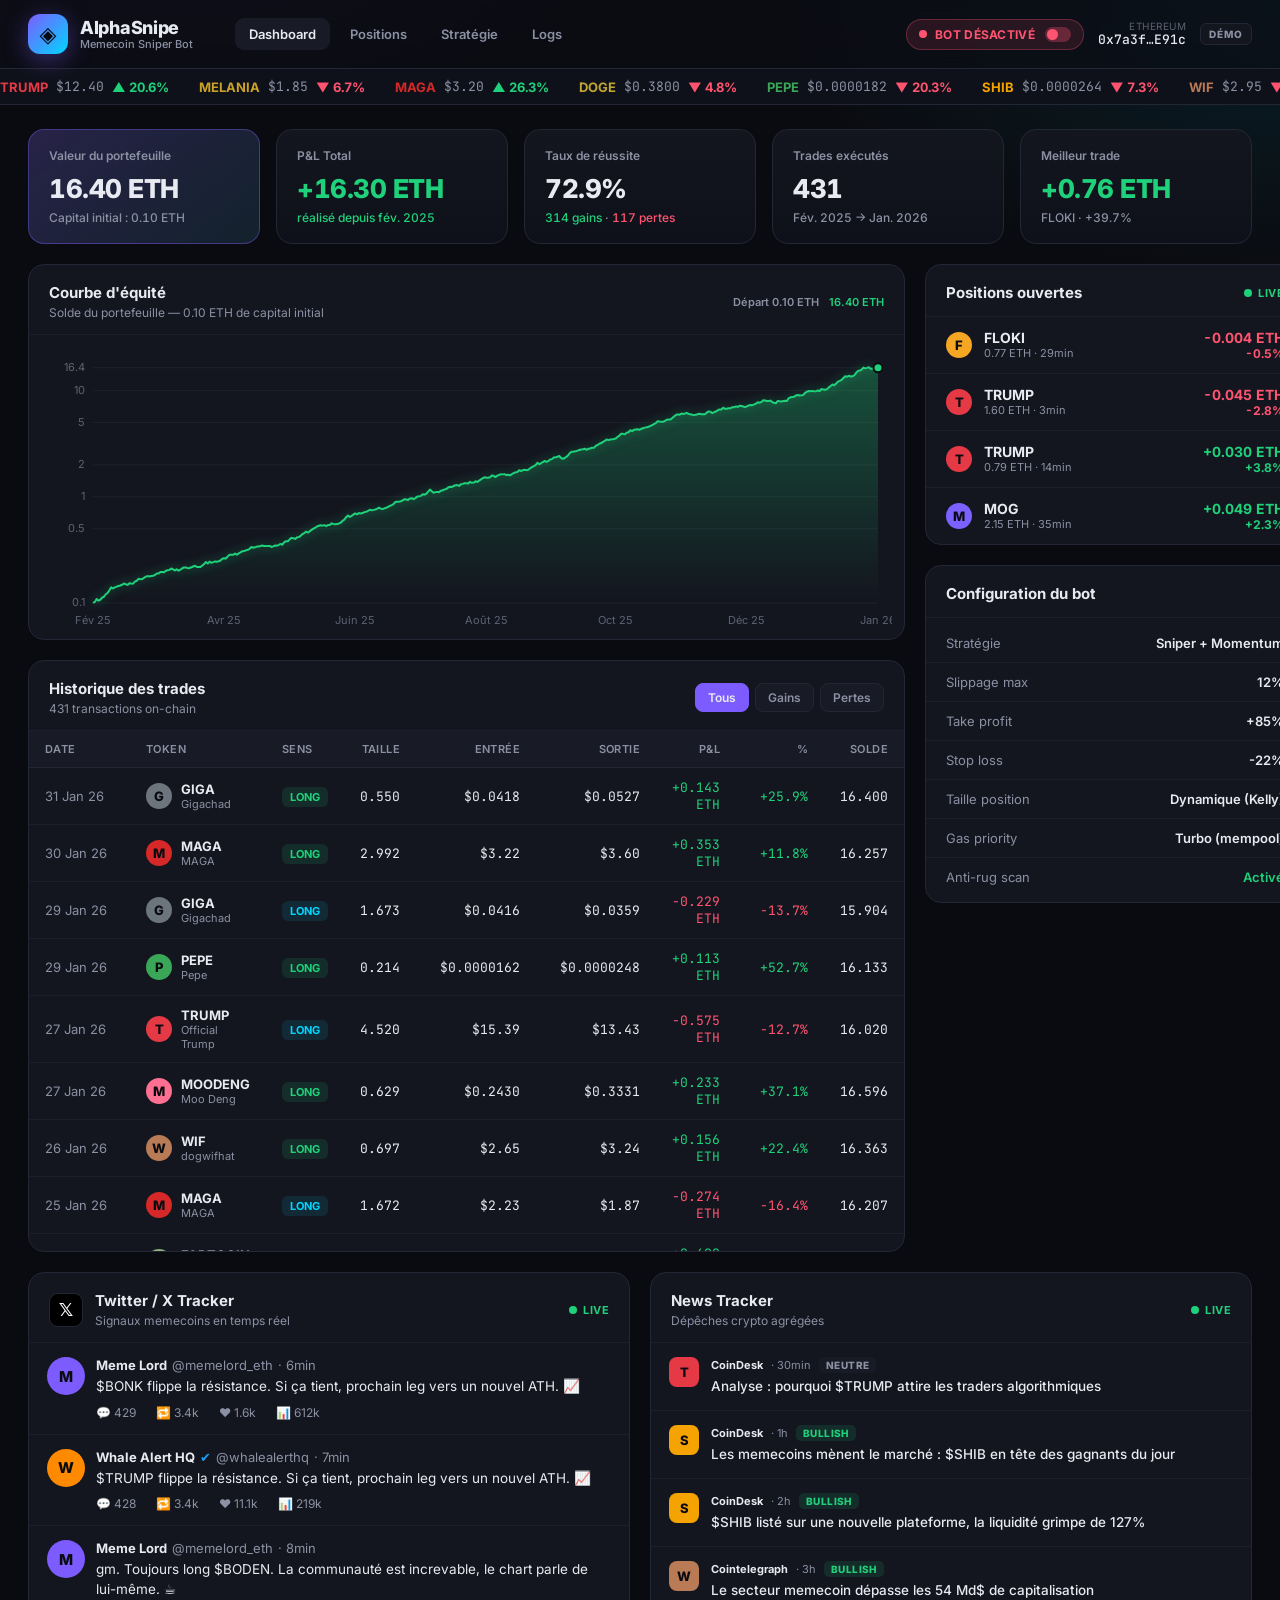
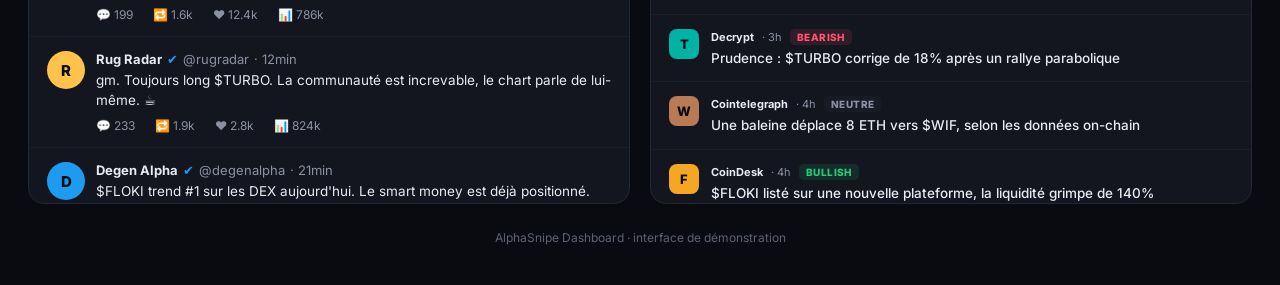
==== memecoin-dashboard/index.html @ 2eca7784 "Bot off by default, clickable nav + logs terminal, remove USD/ROI, realistic trades - Bot DESACTIVE " ====
<!DOCTYPE html>
<html lang="fr">
<head>
  <meta charset="UTF-8" />
  <meta name="viewport" content="width=device-width, initial-scale=1.0" />
  <title>AlphaSnipe — Memecoin Trading Bot</title>
  <link rel="preconnect" href="https://fonts.googleapis.com" />
  <link href="https://fonts.googleapis.com/css2?family=Inter:wght@400;500;600;700;800&family=JetBrains+Mono:wght@400;500;700&display=swap" rel="stylesheet" />
  <link rel="stylesheet" href="styles.css?v=7" />
</head>
<body>
  <!-- ============ TOP BAR ============ -->
  <header class="topbar">
    <div class="brand">
      <div class="brand-logo">◈</div>
      <div class="brand-text">
        <span class="brand-name">AlphaSnipe</span>
        <span class="brand-sub">Memecoin Sniper Bot</span>
      </div>
    </div>

    <nav class="topnav">
      <a class="active">Dashboard</a>
      <a>Positions</a>
      <a>Stratégie</a>
      <a>Logs</a>
    </nav>

    <div class="topbar-right">
      <button class="status-pill" id="botToggle" title="Activer / désactiver le bot">
        <span class="status-dot"></span>
        <span id="botStatus">BOT ACTIF</span>
        <span class="toggle-knob"></span>
      </button>
      <div class="wallet">
        <span class="wallet-net">Ethereum</span>
        <span class="wallet-addr" id="walletAddr">0x7a3f…E91c</span>
      </div>
      <span class="demo-badge" title="Données simulées">DÉMO</span>
    </div>
  </header>

  <!-- ============ TICKER TAPE ============ -->
  <div class="ticker">
    <div class="ticker-track" id="tickerTrack"></div>
  </div>

  <main class="layout">
    <!-- ============ STAT CARDS ============ -->
    <section class="stats-grid">
      <div class="stat-card highlight">
        <div class="stat-label">Valeur du portefeuille</div>
        <div class="stat-value" id="statBalance">— ETH</div>
        <div class="stat-sub" id="statBalanceUsd">—</div>
      </div>
      <div class="stat-card">
        <div class="stat-label">P&amp;L Total</div>
        <div class="stat-value pos" id="statPnl">—</div>
        <div class="stat-sub pos" id="statRoi">—</div>
      </div>
      <div class="stat-card">
        <div class="stat-label">Taux de réussite</div>
        <div class="stat-value" id="statWinrate">—</div>
        <div class="stat-sub" id="statWinLoss">—</div>
      </div>
      <div class="stat-card">
        <div class="stat-label">Trades exécutés</div>
        <div class="stat-value" id="statTrades">—</div>
        <div class="stat-sub" id="statRange">Fév. 2025 → Jan. 2026</div>
      </div>
      <div class="stat-card">
        <div class="stat-label">Meilleur trade</div>
        <div class="stat-value pos" id="statBest">—</div>
        <div class="stat-sub" id="statBestToken">—</div>
      </div>
    </section>

    <div class="main-grid">
      <!-- ============ LEFT COLUMN ============ -->
      <div class="col-left">
        <section class="panel chart-panel">
          <div class="panel-head">
            <div>
              <h2>Courbe d'équité</h2>
              <p class="panel-sub">Solde du portefeuille — 0.10 ETH de capital initial</p>
            </div>
            <div class="chart-legend">
              <span class="legend-start">Départ 0.10 ETH</span>
              <span class="legend-end" id="legendEnd">16.40 ETH</span>
            </div>
          </div>
          <div class="chart-wrap">
            <canvas id="equityChart"></canvas>
            <div id="chartTip" class="chart-tip"></div>
          </div>
        </section>

        <section class="panel">
          <div class="panel-head">
            <div>
              <h2>Historique des trades</h2>
              <p class="panel-sub"><span id="historyCount">—</span> transactions on-chain</p>
            </div>
            <div class="filter-row">
              <button class="chip active" data-filter="all">Tous</button>
              <button class="chip" data-filter="win">Gains</button>
              <button class="chip" data-filter="loss">Pertes</button>
            </div>
          </div>
          <div class="table-wrap">
            <table class="trade-table">
              <thead>
                <tr>
                  <th>Date</th>
                  <th>Token</th>
                  <th>Sens</th>
                  <th class="num">Taille</th>
                  <th class="num">Entrée</th>
                  <th class="num">Sortie</th>
                  <th class="num">P&amp;L</th>
                  <th class="num">%</th>
                  <th class="num">Solde</th>
                </tr>
              </thead>
              <tbody id="tradeBody"></tbody>
            </table>
          </div>
        </section>
      </div>

      <!-- ============ RIGHT COLUMN ============ -->
      <div class="col-right">
        <section class="panel">
          <div class="panel-head">
            <h2>Positions ouvertes</h2>
            <span class="live-tag"><span class="status-dot"></span>LIVE</span>
          </div>
          <div id="openPositions" class="positions"></div>
        </section>

        <section class="panel strategy">
          <div class="panel-head"><h2>Configuration du bot</h2></div>
          <ul class="config-list">
            <li><span>Stratégie</span><b>Sniper + Momentum</b></li>
            <li><span>Slippage max</span><b>12%</b></li>
            <li><span>Take profit</span><b>+85%</b></li>
            <li><span>Stop loss</span><b>-22%</b></li>
            <li><span>Taille position</span><b>Dynamique (Kelly)</b></li>
            <li><span>Gas priority</span><b>Turbo (mempool)</b></li>
            <li><span>Anti-rug scan</span><b class="pos">Activé</b></li>
          </ul>
        </section>
      </div>
    </div>

    <!-- ============ SOCIAL : TWITTER + NEWS ============ -->
    <section class="social-grid">
      <div class="panel">
        <div class="panel-head">
          <div class="x-head">
            <span class="x-logo">𝕏</span>
            <div>
              <h2>Twitter / X Tracker</h2>
              <p class="panel-sub">Signaux memecoins en temps réel</p>
            </div>
          </div>
          <span class="live-tag"><span class="status-dot"></span>LIVE</span>
        </div>
        <div id="xFeed" class="x-feed"></div>
      </div>

      <div class="panel">
        <div class="panel-head">
          <div>
            <h2>News Tracker</h2>
            <p class="panel-sub">Dépêches crypto agrégées</p>
          </div>
          <span class="live-tag"><span class="status-dot"></span>LIVE</span>
        </div>
        <div id="newsFeed" class="news-feed"></div>
      </div>
    </section>

    <footer class="footer">
      <span>AlphaSnipe Dashboard · interface de démonstration</span>
    </footer>
  </main>

  <!-- ============ MODALE DÉTAIL ============ -->
  <div class="modal-overlay" id="modalOverlay">
    <div class="modal">
      <button class="modal-close" aria-label="Fermer">✕</button>
      <div id="modalBody"></div>
    </div>
  </div>

  <script src="data.js?v=7"></script>
  <script src="app.js?v=7"></script>
</body>
</html>
---- memecoin-dashboard/styles.css ----
:root {
  --bg: #0a0b10;
  --bg-2: #0f111a;
  --panel: #14161f;
  --panel-2: #181b26;
  --border: #232634;
  --border-soft: #1c1f2b;
  --text: #e8eaf2;
  --muted: #8b90a3;
  --muted-2: #5d6273;
  --green: #1fd17b;
  --green-soft: rgba(31, 209, 123, 0.12);
  --red: #ff5470;
  --red-soft: rgba(255, 84, 112, 0.12);
  --accent: #7c5cff;
  --accent-2: #00d6ff;
  --gold: #ffc24b;
  --radius: 16px;
  --mono: "JetBrains Mono", ui-monospace, monospace;
}

* { box-sizing: border-box; margin: 0; padding: 0; }

body {
  font-family: "Inter", system-ui, sans-serif;
  background:
    radial-gradient(900px 500px at 12% -10%, rgba(124, 92, 255, 0.16), transparent 60%),
    radial-gradient(900px 500px at 100% 0%, rgba(0, 214, 255, 0.10), transparent 55%),
    var(--bg);
  color: var(--text);
  min-height: 100vh;
  -webkit-font-smoothing: antialiased;
}

/* ---------- Top bar ---------- */
.topbar {
  display: flex;
  align-items: center;
  gap: 28px;
  padding: 14px 28px;
  border-bottom: 1px solid var(--border);
  background: rgba(12, 13, 20, 0.7);
  backdrop-filter: blur(12px);
  position: sticky;
  top: 0;
  z-index: 20;
}
.brand { display: flex; align-items: center; gap: 12px; }
.brand-logo {
  width: 40px; height: 40px;
  display: grid; place-items: center;
  border-radius: 12px;
  font-size: 22px;
  background: linear-gradient(135deg, var(--accent), var(--accent-2));
  color: #0a0b10;
  box-shadow: 0 6px 24px rgba(124, 92, 255, 0.4);
}
.brand-text { display: flex; flex-direction: column; line-height: 1.1; }
.brand-name { font-weight: 800; font-size: 18px; letter-spacing: -0.3px; }
.brand-sub { font-size: 11px; color: var(--muted); font-weight: 500; }

.topnav { display: flex; gap: 6px; margin-left: 14px; }
.topnav a {
  font-size: 13px; font-weight: 600; color: var(--muted);
  padding: 8px 14px; border-radius: 9px; cursor: pointer;
  transition: 0.15s;
}
.topnav a:hover { color: var(--text); background: var(--panel); }
.topnav a.active { color: var(--text); background: var(--panel-2); }

.topbar-right { margin-left: auto; display: flex; align-items: center; gap: 14px; }
.status-pill {
  display: flex; align-items: center; gap: 8px;
  font-size: 12px; font-weight: 700; letter-spacing: 0.3px;
  color: var(--green);
  background: var(--green-soft);
  border: 1px solid rgba(31, 209, 123, 0.25);
  padding: 7px 12px; border-radius: 999px;
  font-family: inherit; cursor: pointer; transition: 0.18s;
}
.status-pill:hover { filter: brightness(1.15); }
.toggle-knob {
  width: 26px; height: 15px; border-radius: 999px; position: relative;
  background: rgba(31, 209, 123, 0.35); transition: 0.18s; margin-left: 2px;
}
.toggle-knob::after {
  content: ""; position: absolute; top: 2px; left: 13px;
  width: 11px; height: 11px; border-radius: 50%; background: var(--green);
  transition: 0.18s;
}
.status-pill.off {
  color: var(--red); background: var(--red-soft);
  border-color: rgba(255, 84, 112, 0.3);
}
.status-pill.off .status-dot { background: var(--red); animation: none; box-shadow: none; }
.status-pill.off .toggle-knob { background: rgba(255, 84, 112, 0.3); }
.status-pill.off .toggle-knob::after { left: 2px; background: var(--red); }
.status-dot {
  width: 8px; height: 8px; border-radius: 50%;
  background: var(--green);
  box-shadow: 0 0 0 0 rgba(31, 209, 123, 0.6);
  animation: pulse 1.8s infinite;
}
@keyframes pulse {
  0% { box-shadow: 0 0 0 0 rgba(31, 209, 123, 0.55); }
  70% { box-shadow: 0 0 0 7px rgba(31, 209, 123, 0); }
  100% { box-shadow: 0 0 0 0 rgba(31, 209, 123, 0); }
}
.wallet {
  display: flex; flex-direction: column; align-items: flex-end; line-height: 1.25;
}
.wallet-net { font-size: 10px; color: var(--muted-2); text-transform: uppercase; letter-spacing: 0.5px; }
.wallet-addr { font-family: var(--mono); font-size: 13px; font-weight: 500; }

.demo-badge {
  font-size: 10px; font-weight: 800; letter-spacing: 1px;
  color: var(--muted); border: 1px solid var(--border);
  padding: 4px 8px; border-radius: 6px; background: var(--panel);
}

/* ---------- Ticker tape ---------- */
.ticker {
  border-bottom: 1px solid var(--border);
  background: var(--bg-2);
  overflow: hidden;
  position: sticky; top: 69px; z-index: 15;
}
.ticker-track {
  display: inline-flex; gap: 30px;
  padding: 9px 0;
  white-space: nowrap;
  animation: marquee 48s linear infinite;
}
.ticker:hover .ticker-track { animation-play-state: paused; }
@keyframes marquee { from { transform: translateX(0); } to { transform: translateX(-50%); } }
.tick-item { display: inline-flex; align-items: center; gap: 8px; font-size: 13px; }
.tick-sym { font-weight: 700; }
.tick-price { font-family: var(--mono); color: var(--muted); }
.tick-chg { font-weight: 700; font-variant-numeric: tabular-nums; }

/* ---------- Layout ---------- */
.layout { max-width: 1480px; margin: 0 auto; padding: 24px 28px 40px; }

.stats-grid {
  display: grid;
  grid-template-columns: repeat(5, 1fr);
  gap: 16px;
  margin-bottom: 20px;
}
.stat-card {
  background: linear-gradient(180deg, var(--panel), var(--bg-2));
  border: 1px solid var(--border);
  border-radius: var(--radius);
  padding: 18px 20px;
}
.stat-card.highlight {
  background: linear-gradient(140deg, rgba(124, 92, 255, 0.18), rgba(0, 214, 255, 0.06)), var(--panel);
  border-color: rgba(124, 92, 255, 0.4);
}
.stat-label { font-size: 12px; color: var(--muted); font-weight: 600; margin-bottom: 10px; }
.stat-value { font-size: 26px; font-weight: 800; letter-spacing: -0.5px; font-variant-numeric: tabular-nums; }
.stat-sub { font-size: 12px; color: var(--muted); margin-top: 6px; font-weight: 500; font-variant-numeric: tabular-nums; }
.pos { color: var(--green) !important; }
.neg { color: var(--red) !important; }

.main-grid {
  display: grid;
  grid-template-columns: 1fr 380px;
  gap: 20px;
  align-items: start;
}
.col-left, .col-right { display: flex; flex-direction: column; gap: 20px; }

/* ---------- Panels ---------- */
.panel {
  background: var(--panel);
  border: 1px solid var(--border);
  border-radius: var(--radius);
  overflow: hidden;
}
.panel-head {
  display: flex; align-items: center; justify-content: space-between;
  padding: 18px 20px 14px;
  border-bottom: 1px solid var(--border-soft);
}
.panel-head h2 { font-size: 15px; font-weight: 700; }
.panel-sub { font-size: 12px; color: var(--muted); margin-top: 3px; }

.live-tag {
  display: flex; align-items: center; gap: 6px;
  font-size: 11px; font-weight: 700; color: var(--green);
  letter-spacing: 0.5px;
}

/* ---------- Chart ---------- */
.chart-legend { display: flex; gap: 10px; font-size: 11px; font-weight: 600; }
.legend-start { color: var(--muted); }
.legend-end { color: var(--green); }
.chart-wrap { position: relative; padding: 16px 12px 8px; }
#equityChart { width: 100%; height: 280px; display: block; }
.chart-tip {
  position: absolute; pointer-events: none; opacity: 0;
  transform: translate(-50%, -120%);
  background: #060710; border: 1px solid var(--border);
  border-radius: 10px; padding: 8px 11px; font-size: 12px;
  white-space: nowrap; transition: opacity 0.1s; z-index: 5;
  box-shadow: 0 10px 30px rgba(0,0,0,0.5);
}
.chart-tip b { font-variant-numeric: tabular-nums; }

/* ---------- Filters ---------- */
.filter-row { display: flex; gap: 6px; }
.chip {
  font-family: inherit; font-size: 12px; font-weight: 600;
  color: var(--muted); background: var(--panel-2);
  border: 1px solid var(--border); border-radius: 8px;
  padding: 6px 12px; cursor: pointer; transition: 0.15s;
}
.chip:hover { color: var(--text); }
.chip.active { color: var(--text); background: var(--accent); border-color: var(--accent); }

/* ---------- Trade table ---------- */
.table-wrap { max-height: 520px; overflow-y: auto; }
.trade-table { width: 100%; border-collapse: collapse; font-size: 13px; }
.trade-table thead th {
  position: sticky; top: 0; z-index: 2;
  background: var(--panel-2);
  text-align: left; font-weight: 600; font-size: 11px;
  color: var(--muted); text-transform: uppercase; letter-spacing: 0.4px;
  padding: 11px 16px; border-bottom: 1px solid var(--border);
}
.trade-table th.num, .trade-table td.num { text-align: right; font-variant-numeric: tabular-nums; }
.trade-table tbody td { padding: 11px 16px; border-bottom: 1px solid var(--border-soft); }
.trade-table tbody tr:hover { background: var(--panel-2); }
.tok-cell { display: flex; align-items: center; gap: 9px; }
.tok-badge {
  width: 26px; height: 26px; border-radius: 50%;
  display: grid; place-items: center; font-size: 13px; font-weight: 800;
  color: #0a0b10; flex-shrink: 0;
}
.tok-sym { font-weight: 700; }
.tok-name { font-size: 11px; color: var(--muted); }
.side { font-size: 11px; font-weight: 700; padding: 3px 8px; border-radius: 6px; }
.side.buy { color: var(--green); background: var(--green-soft); }
.side.sell { color: var(--accent-2); background: rgba(0, 214, 255, 0.1); }
.mono { font-family: var(--mono); }
.date-cell { color: var(--muted); white-space: nowrap; }

/* ---------- Watchlist ---------- */
.watchlist, .positions { display: flex; flex-direction: column; }
.watch-row, .pos-row {
  display: flex; align-items: center; gap: 12px;
  padding: 12px 20px; border-bottom: 1px solid var(--border-soft);
}
.watch-row:last-child, .pos-row:last-child { border-bottom: none; }
.watch-main { display: flex; flex-direction: column; line-height: 1.25; }
.watch-sym { font-weight: 700; font-size: 14px; }
.watch-name { font-size: 11px; color: var(--muted); }
.watch-right { margin-left: auto; text-align: right; }
.watch-price { font-family: var(--mono); font-size: 13px; font-weight: 500; }
.watch-chg { font-size: 12px; font-weight: 700; font-variant-numeric: tabular-nums; }
.spark { width: 64px; height: 26px; }

/* ---------- Positions ---------- */
.pos-amount { margin-left: auto; text-align: right; font-variant-numeric: tabular-nums; }
.pos-amount .eth { font-weight: 700; font-size: 14px; }
.pos-amount .pl { font-size: 12px; font-weight: 700; }
.empty { padding: 24px 20px; color: var(--muted); font-size: 13px; text-align: center; }

/* ---------- Config ---------- */
.config-list { list-style: none; padding: 6px 0; }
.config-list li {
  display: flex; justify-content: space-between; align-items: center;
  padding: 11px 20px; font-size: 13px; border-bottom: 1px solid var(--border-soft);
}
.config-list li:last-child { border-bottom: none; }
.config-list span { color: var(--muted); }
.config-list b { font-weight: 600; }

/* ---------- Social grid (Twitter + News) ---------- */
.social-grid {
  display: grid; grid-template-columns: 1fr 1fr; gap: 20px; margin-top: 20px;
}
.x-head { display: flex; align-items: center; gap: 12px; }
.x-logo {
  width: 34px; height: 34px; border-radius: 9px; flex-shrink: 0;
  display: grid; place-items: center; font-size: 18px; font-weight: 800;
  background: #000; color: #fff; border: 1px solid var(--border);
}
.x-feed { max-height: 460px; overflow-y: auto; }
.tweet {
  display: flex; gap: 11px; padding: 14px 18px;
  border-bottom: 1px solid var(--border-soft);
  animation: slideIn 0.45s ease;
}
@keyframes slideIn { from { opacity: 0; transform: translateY(-8px); } to { opacity: 1; transform: none; } }
.tweet-av {
  width: 38px; height: 38px; border-radius: 50%; flex-shrink: 0;
  display: grid; place-items: center; font-weight: 800; color: #0a0b10; font-size: 15px;
}
.tweet-body { flex: 1; min-width: 0; }
.tweet-top { display: flex; align-items: center; gap: 5px; font-size: 13px; flex-wrap: wrap; }
.tweet-name { font-weight: 700; }
.tweet-verif { color: #1d9bf0; font-size: 13px; }
.tweet-handle, .tweet-time { color: var(--muted); }
.tweet-text { font-size: 13.5px; line-height: 1.45; margin: 4px 0 8px; word-wrap: break-word; }
.tweet-stats { display: flex; gap: 20px; color: var(--muted); font-size: 12px; }
.tweet-stats span { display: inline-flex; align-items: center; gap: 5px; }

.news-feed { max-height: 460px; overflow-y: auto; }
.news-item {
  display: flex; gap: 12px; padding: 14px 18px;
  border-bottom: 1px solid var(--border-soft);
  animation: slideIn 0.45s ease;
}
.news-item:hover { background: var(--panel-2); }
.news-tok {
  width: 30px; height: 30px; border-radius: 8px; flex-shrink: 0;
  display: grid; place-items: center; font-weight: 800; color: #0a0b10; font-size: 13px;
}
.news-body { flex: 1; }
.news-meta { display: flex; align-items: center; gap: 8px; font-size: 11px; color: var(--muted); margin-bottom: 4px; }
.news-source { font-weight: 700; color: var(--text); }
.news-title { font-size: 13.5px; line-height: 1.4; font-weight: 500; }
.tag {
  font-size: 10px; font-weight: 800; letter-spacing: 0.4px;
  padding: 2px 7px; border-radius: 5px; text-transform: uppercase;
}
.tag.bullish { color: var(--green); background: var(--green-soft); }
.tag.bearish { color: var(--red); background: var(--red-soft); }
.tag.neutral { color: var(--muted); background: var(--panel-2); }

.footer { margin-top: 26px; text-align: center; color: var(--muted-2); font-size: 12px; }

/* ---------- Scrollbar ---------- */
::-webkit-scrollbar { width: 10px; height: 10px; }
::-webkit-scrollbar-thumb { background: #262a38; border-radius: 8px; border: 2px solid var(--panel); }
::-webkit-scrollbar-track { background: transparent; }

/* ---------- Clickable affordances ---------- */
.trade-row, .pos-row { cursor: pointer; }
.pos-row:hover { background: var(--panel-2); }
.panel.strategy { cursor: pointer; }
.panel.strategy:hover { border-color: var(--accent); }

/* ---------- Modal ---------- */
.modal-overlay {
  position: fixed; inset: 0; z-index: 50;
  background: rgba(4, 5, 12, 0.72); backdrop-filter: blur(4px);
  display: none; align-items: center; justify-content: center; padding: 20px;
}
.modal-overlay.show { display: flex; animation: fadeIn 0.15s ease; }
@keyframes fadeIn { from { opacity: 0; } to { opacity: 1; } }
.modal {
  position: relative; width: 100%; max-width: 540px;
  background: var(--panel); border: 1px solid var(--border);
  border-radius: 18px; padding: 24px;
  box-shadow: 0 30px 80px rgba(0, 0, 0, 0.6);
  animation: popIn 0.18s ease;
}
@keyframes popIn { from { opacity: 0; transform: translateY(10px) scale(0.98); } to { opacity: 1; transform: none; } }
.modal-close {
  position: absolute; top: 14px; right: 14px;
  width: 30px; height: 30px; border-radius: 8px;
  background: var(--panel-2); border: 1px solid var(--border); color: var(--muted);
  font-size: 14px; cursor: pointer; transition: 0.15s;
}
.modal-close:hover { color: var(--text); background: var(--border); }
.m-head { display: flex; align-items: center; gap: 13px; margin-bottom: 16px; }
.m-head .tok-badge { width: 40px; height: 40px; font-size: 17px; }
.m-title { font-size: 17px; font-weight: 700; }
.muted-sm { color: var(--muted); font-size: 12px; font-weight: 500; }
.m-pnl { font-size: 30px; font-weight: 800; letter-spacing: -0.5px; margin-bottom: 18px; font-variant-numeric: tabular-nums; }
.m-pnl .muted-sm { font-size: 14px; }
.m-desc { font-size: 13.5px; line-height: 1.55; color: var(--muted); margin-bottom: 18px; }
.m-grid { display: grid; grid-template-columns: 1fr 1fr; gap: 1px; background: var(--border-soft); border: 1px solid var(--border-soft); border-radius: 12px; overflow: hidden; }
.m-grid > div { background: var(--bg-2); padding: 11px 14px; display: flex; flex-direction: column; gap: 3px; }
.m-grid span { font-size: 11px; color: var(--muted); }
.m-grid b { font-size: 14px; font-weight: 600; font-variant-numeric: tabular-nums; }
.m-wide { grid-column: 1 / -1; }
.ellip { overflow: hidden; text-overflow: ellipsis; white-space: nowrap; }
.m-bar { margin-top: 16px; height: 8px; border-radius: 999px; background: var(--panel-2); overflow: hidden; }
.m-bar-fill { height: 100%; border-radius: 999px; }
.m-bar-fill.pos { background: var(--green); }
.m-bar-fill.neg { background: var(--red); }

/* ---------- Logs terminal ---------- */
.log-term {
  background: #06070d; border: 1px solid var(--border); border-radius: 12px;
  padding: 12px 14px; max-height: 440px; overflow-y: auto;
  font-family: var(--mono); font-size: 12px; line-height: 1.65;
}
.log-line { display: flex; gap: 10px; align-items: flex-start; padding: 1px 0; }
.log-t { color: var(--muted-2); flex-shrink: 0; }
.log-tag {
  flex-shrink: 0; width: 44px; text-align: center;
  font-weight: 700; font-size: 10px; border-radius: 4px; padding: 1px 0; margin-top: 1px;
}
.log-tag.SCAN { color: var(--accent-2); background: rgba(0, 214, 255, 0.12); }
.log-tag.OK   { color: var(--green); background: var(--green-soft); }
.log-tag.BUY  { color: var(--gold); background: rgba(255, 194, 75, 0.12); }
.log-tag.TP   { color: var(--green); background: var(--green-soft); }
.log-tag.SL   { color: var(--red); background: var(--red-soft); }
.log-tag.RUG  { color: var(--red); background: var(--red-soft); }
.log-msg { color: var(--text); word-break: break-word; }

/* ---------- Responsive ---------- */
@media (max-width: 1180px) {
  .main-grid { grid-template-columns: 1fr; }
  .social-grid { grid-template-columns: 1fr; }
  .stats-grid { grid-template-columns: repeat(2, 1fr); }
  .topnav { display: none; }
}
@media (max-width: 640px) {
  .stats-grid { grid-template-columns: 1fr; }
  .layout { padding: 16px; }
}
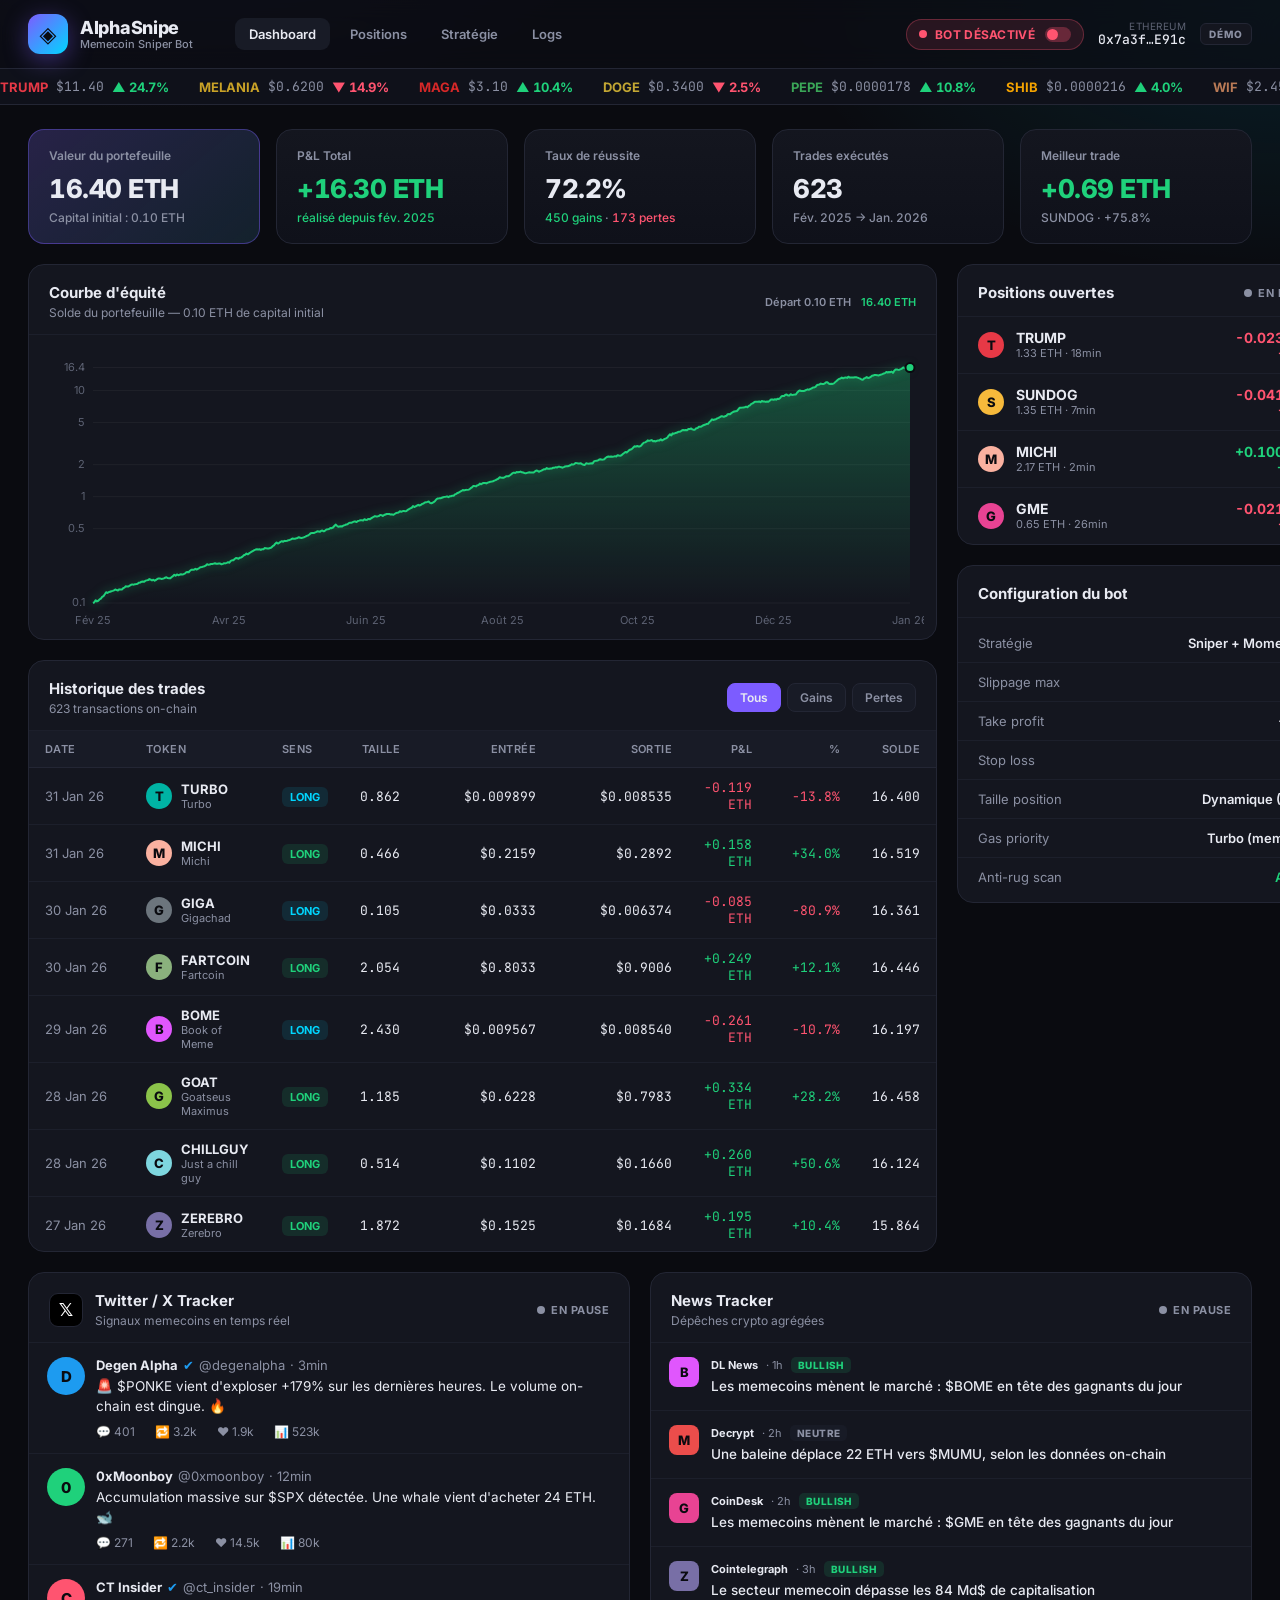
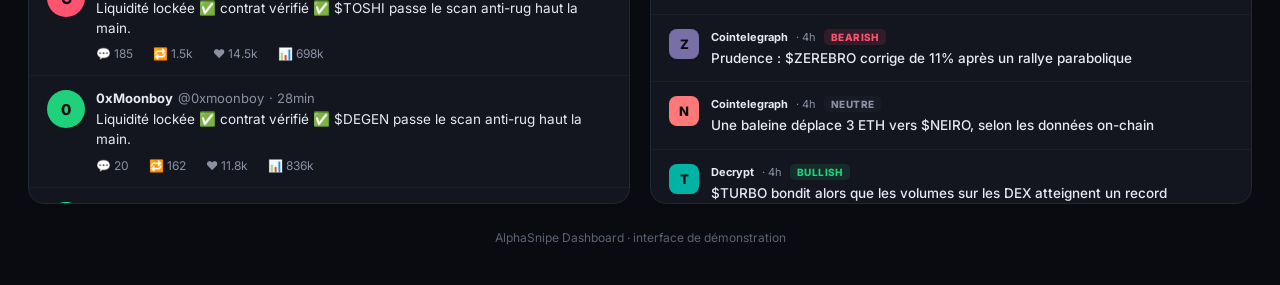
==== commit 669469e4: "Coherence bot-off: paused badges, logs from real trades, 46 coins, 623 trades - Badges LIVE -> EN PA" ====
--- a/memecoin-dashboard/index.html
+++ b/memecoin-dashboard/index.html
@@ -6,7 +6,7 @@
   <title>AlphaSnipe — Memecoin Trading Bot</title>
   <link rel="preconnect" href="https://fonts.googleapis.com" />
   <link href="https://fonts.googleapis.com/css2?family=Inter:wght@400;500;600;700;800&family=JetBrains+Mono:wght@400;500;700&display=swap" rel="stylesheet" />
-  <link rel="stylesheet" href="styles.css?v=7" />
+  <link rel="stylesheet" href="styles.css?v=8" />
 </head>
 <body>
   <!-- ============ TOP BAR ============ -->
@@ -194,7 +194,7 @@
     </div>
   </div>
 
-  <script src="data.js?v=7"></script>
-  <script src="app.js?v=7"></script>
+  <script src="data.js?v=8"></script>
+  <script src="app.js?v=8"></script>
 </body>
 </html>
--- a/memecoin-dashboard/styles.css
+++ b/memecoin-dashboard/styles.css
@@ -191,6 +191,8 @@
   font-size: 11px; font-weight: 700; color: var(--green);
   letter-spacing: 0.5px;
 }
+.live-tag.paused { color: var(--muted); }
+.live-tag.paused .status-dot { background: var(--muted); animation: none; box-shadow: none; }
 
 /* ---------- Chart ---------- */
 .chart-legend { display: flex; gap: 10px; font-size: 11px; font-weight: 600; }
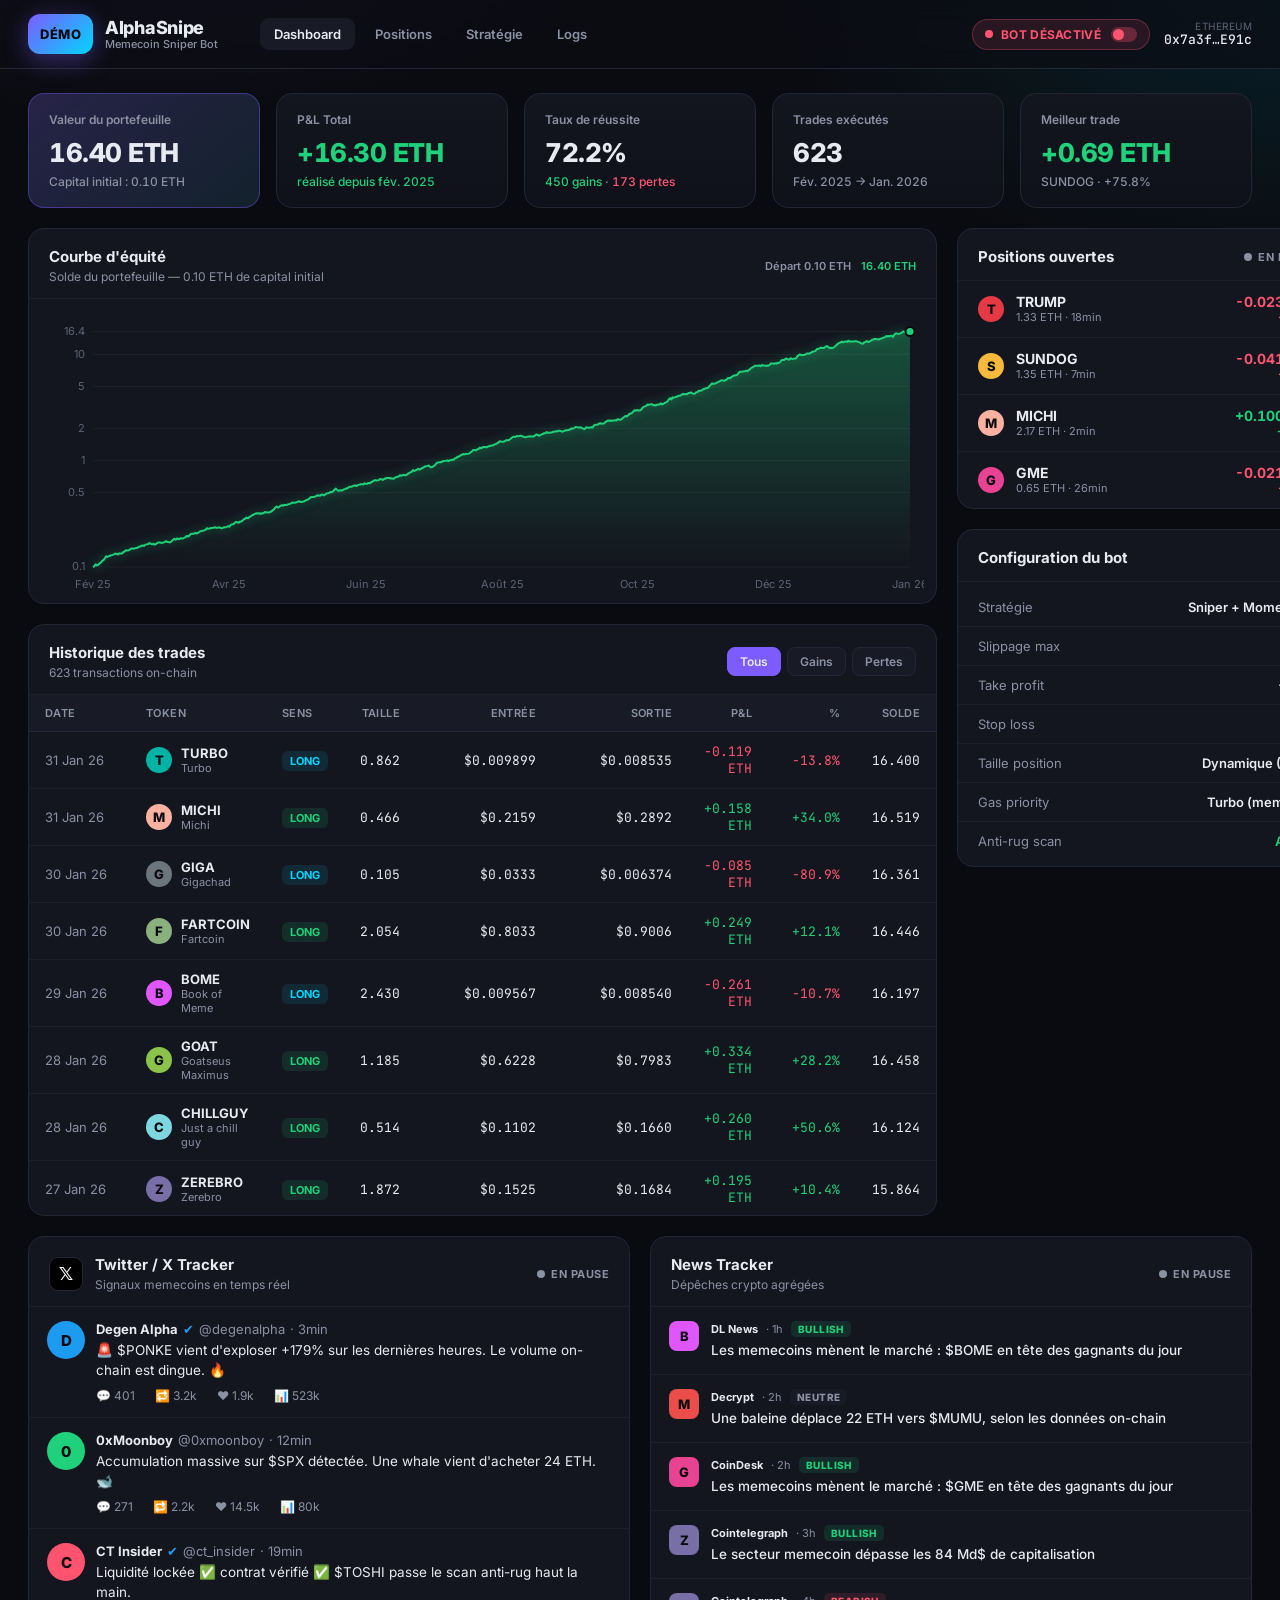
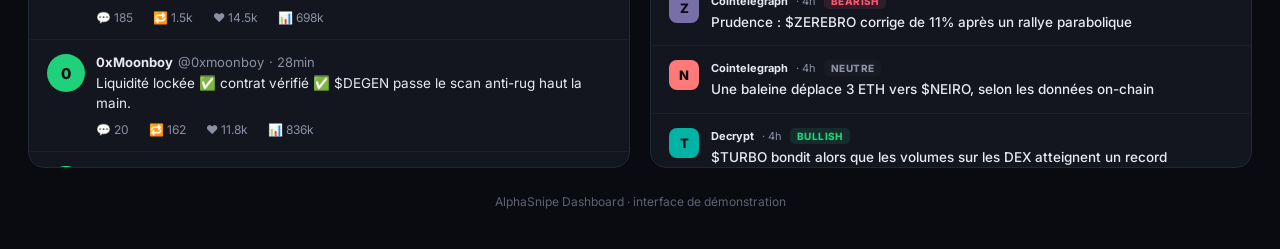
==== commit 3ca5a832: "Remove price ticker, replace logo icon with DEMO label - Suppression du bandeau de prix defilant (ti" ====
--- a/memecoin-dashboard/index.html
+++ b/memecoin-dashboard/index.html
@@ -6,13 +6,13 @@
   <title>AlphaSnipe — Memecoin Trading Bot</title>
   <link rel="preconnect" href="https://fonts.googleapis.com" />
   <link href="https://fonts.googleapis.com/css2?family=Inter:wght@400;500;600;700;800&family=JetBrains+Mono:wght@400;500;700&display=swap" rel="stylesheet" />
-  <link rel="stylesheet" href="styles.css?v=8" />
+  <link rel="stylesheet" href="styles.css?v=9" />
 </head>
 <body>
   <!-- ============ TOP BAR ============ -->
   <header class="topbar">
     <div class="brand">
-      <div class="brand-logo">◈</div>
+      <div class="brand-logo">DÉMO</div>
       <div class="brand-text">
         <span class="brand-name">AlphaSnipe</span>
         <span class="brand-sub">Memecoin Sniper Bot</span>
@@ -36,14 +36,8 @@
         <span class="wallet-net">Ethereum</span>
         <span class="wallet-addr" id="walletAddr">0x7a3f…E91c</span>
       </div>
-      <span class="demo-badge" title="Données simulées">DÉMO</span>
     </div>
   </header>
-
-  <!-- ============ TICKER TAPE ============ -->
-  <div class="ticker">
-    <div class="ticker-track" id="tickerTrack"></div>
-  </div>
 
   <main class="layout">
     <!-- ============ STAT CARDS ============ -->
@@ -194,7 +188,7 @@
     </div>
   </div>
 
-  <script src="data.js?v=8"></script>
-  <script src="app.js?v=8"></script>
+  <script src="data.js?v=9"></script>
+  <script src="app.js?v=9"></script>
 </body>
 </html>
--- a/memecoin-dashboard/styles.css
+++ b/memecoin-dashboard/styles.css
@@ -47,10 +47,10 @@
 }
 .brand { display: flex; align-items: center; gap: 12px; }
 .brand-logo {
-  width: 40px; height: 40px;
+  height: 40px; padding: 0 12px;
   display: grid; place-items: center;
   border-radius: 12px;
-  font-size: 22px;
+  font-size: 13px; font-weight: 800; letter-spacing: 0.5px;
   background: linear-gradient(135deg, var(--accent), var(--accent-2));
   color: #0a0b10;
   box-shadow: 0 6px 24px rgba(124, 92, 255, 0.4);
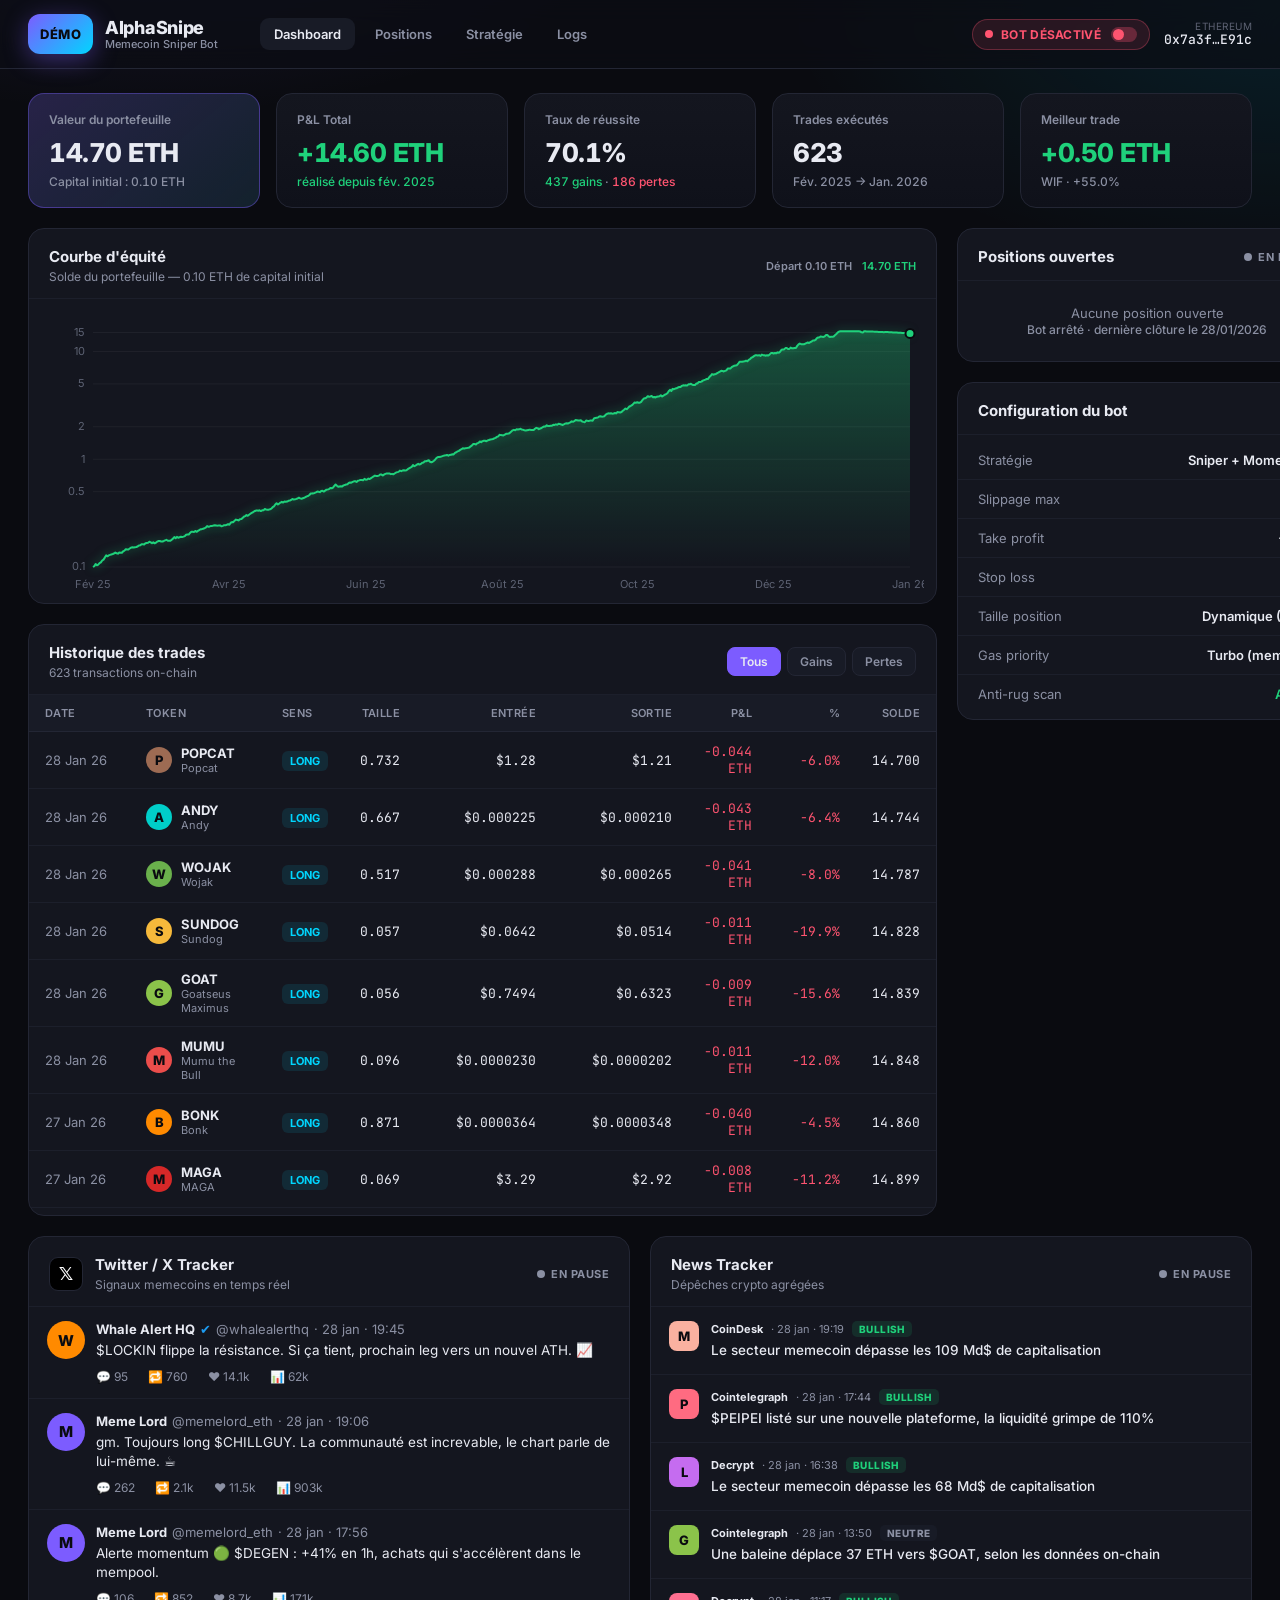
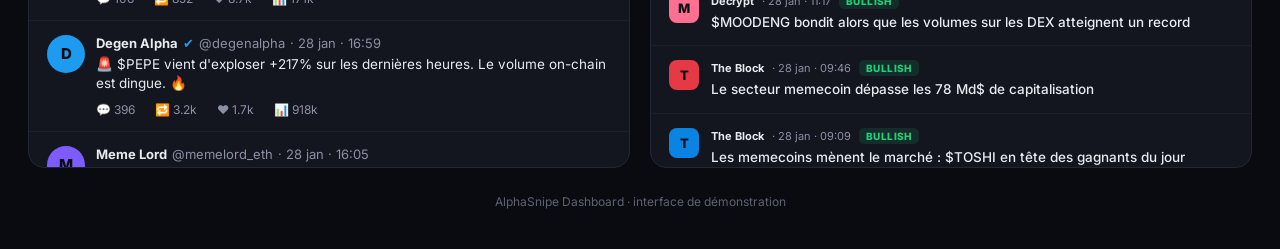
==== commit aeb15ce6: "New scenario: peak 15.4 then losing tail to 14.7, no open positions, dated feeds - Courbe : montee j" ====
--- a/memecoin-dashboard/index.html
+++ b/memecoin-dashboard/index.html
@@ -6,7 +6,7 @@
   <title>AlphaSnipe — Memecoin Trading Bot</title>
   <link rel="preconnect" href="https://fonts.googleapis.com" />
   <link href="https://fonts.googleapis.com/css2?family=Inter:wght@400;500;600;700;800&family=JetBrains+Mono:wght@400;500;700&display=swap" rel="stylesheet" />
-  <link rel="stylesheet" href="styles.css?v=9" />
+  <link rel="stylesheet" href="styles.css?v=10" />
 </head>
 <body>
   <!-- ============ TOP BAR ============ -->
@@ -80,7 +80,7 @@
             </div>
             <div class="chart-legend">
               <span class="legend-start">Départ 0.10 ETH</span>
-              <span class="legend-end" id="legendEnd">16.40 ETH</span>
+              <span class="legend-end" id="legendEnd">14.70 ETH</span>
             </div>
           </div>
           <div class="chart-wrap">
@@ -188,7 +188,7 @@
     </div>
   </div>
 
-  <script src="data.js?v=9"></script>
-  <script src="app.js?v=9"></script>
+  <script src="data.js?v=10"></script>
+  <script src="app.js?v=10"></script>
 </body>
 </html>
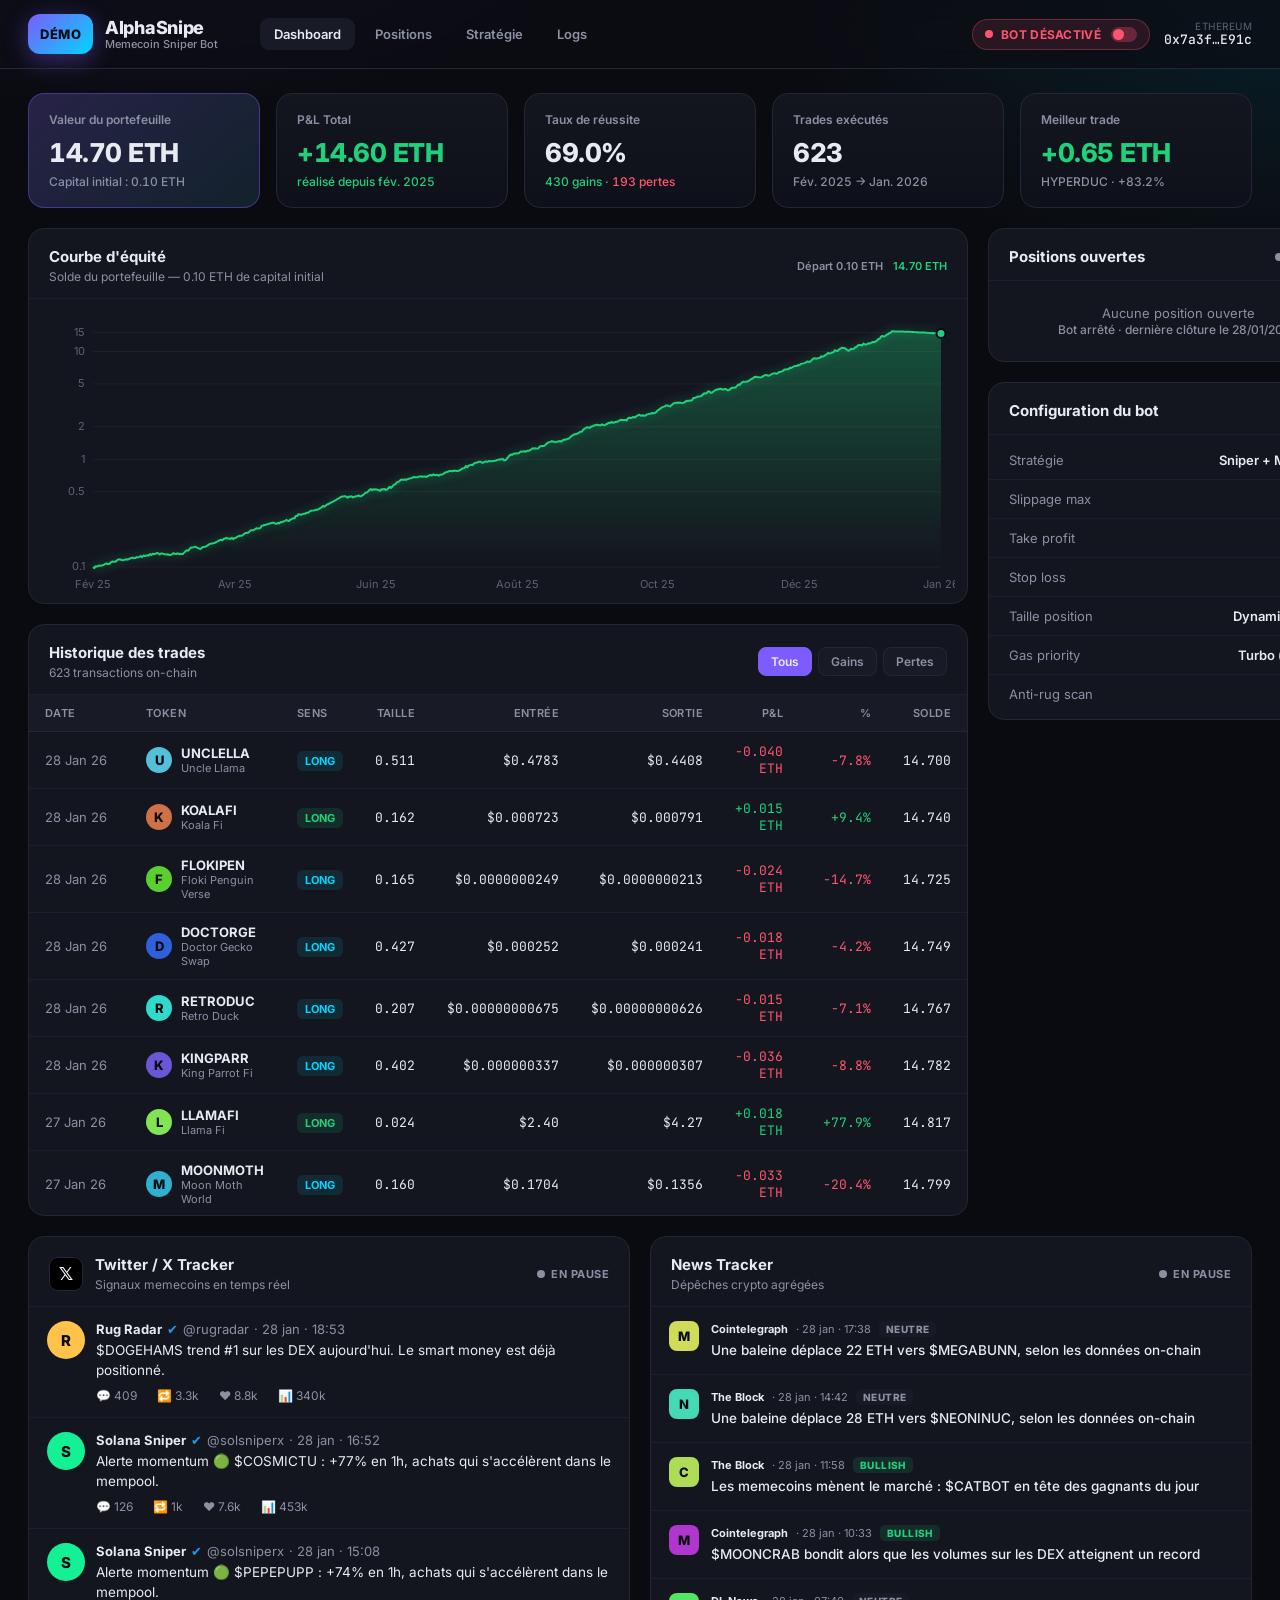
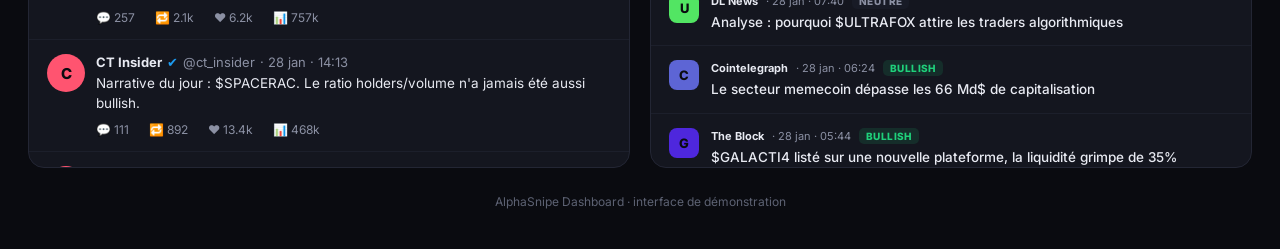
==== commit 353f2bef: "Unique memecoin per trade: 720-token pool, 623 distinct coins - Pool de 720 memecoins uniques (46 vr" ====
--- a/memecoin-dashboard/index.html
+++ b/memecoin-dashboard/index.html
@@ -6,7 +6,7 @@
   <title>AlphaSnipe — Memecoin Trading Bot</title>
   <link rel="preconnect" href="https://fonts.googleapis.com" />
   <link href="https://fonts.googleapis.com/css2?family=Inter:wght@400;500;600;700;800&family=JetBrains+Mono:wght@400;500;700&display=swap" rel="stylesheet" />
-  <link rel="stylesheet" href="styles.css?v=10" />
+  <link rel="stylesheet" href="styles.css?v=11" />
 </head>
 <body>
   <!-- ============ TOP BAR ============ -->
@@ -188,7 +188,7 @@
     </div>
   </div>
 
-  <script src="data.js?v=10"></script>
-  <script src="app.js?v=10"></script>
+  <script src="data.js?v=11"></script>
+  <script src="app.js?v=11"></script>
 </body>
 </html>
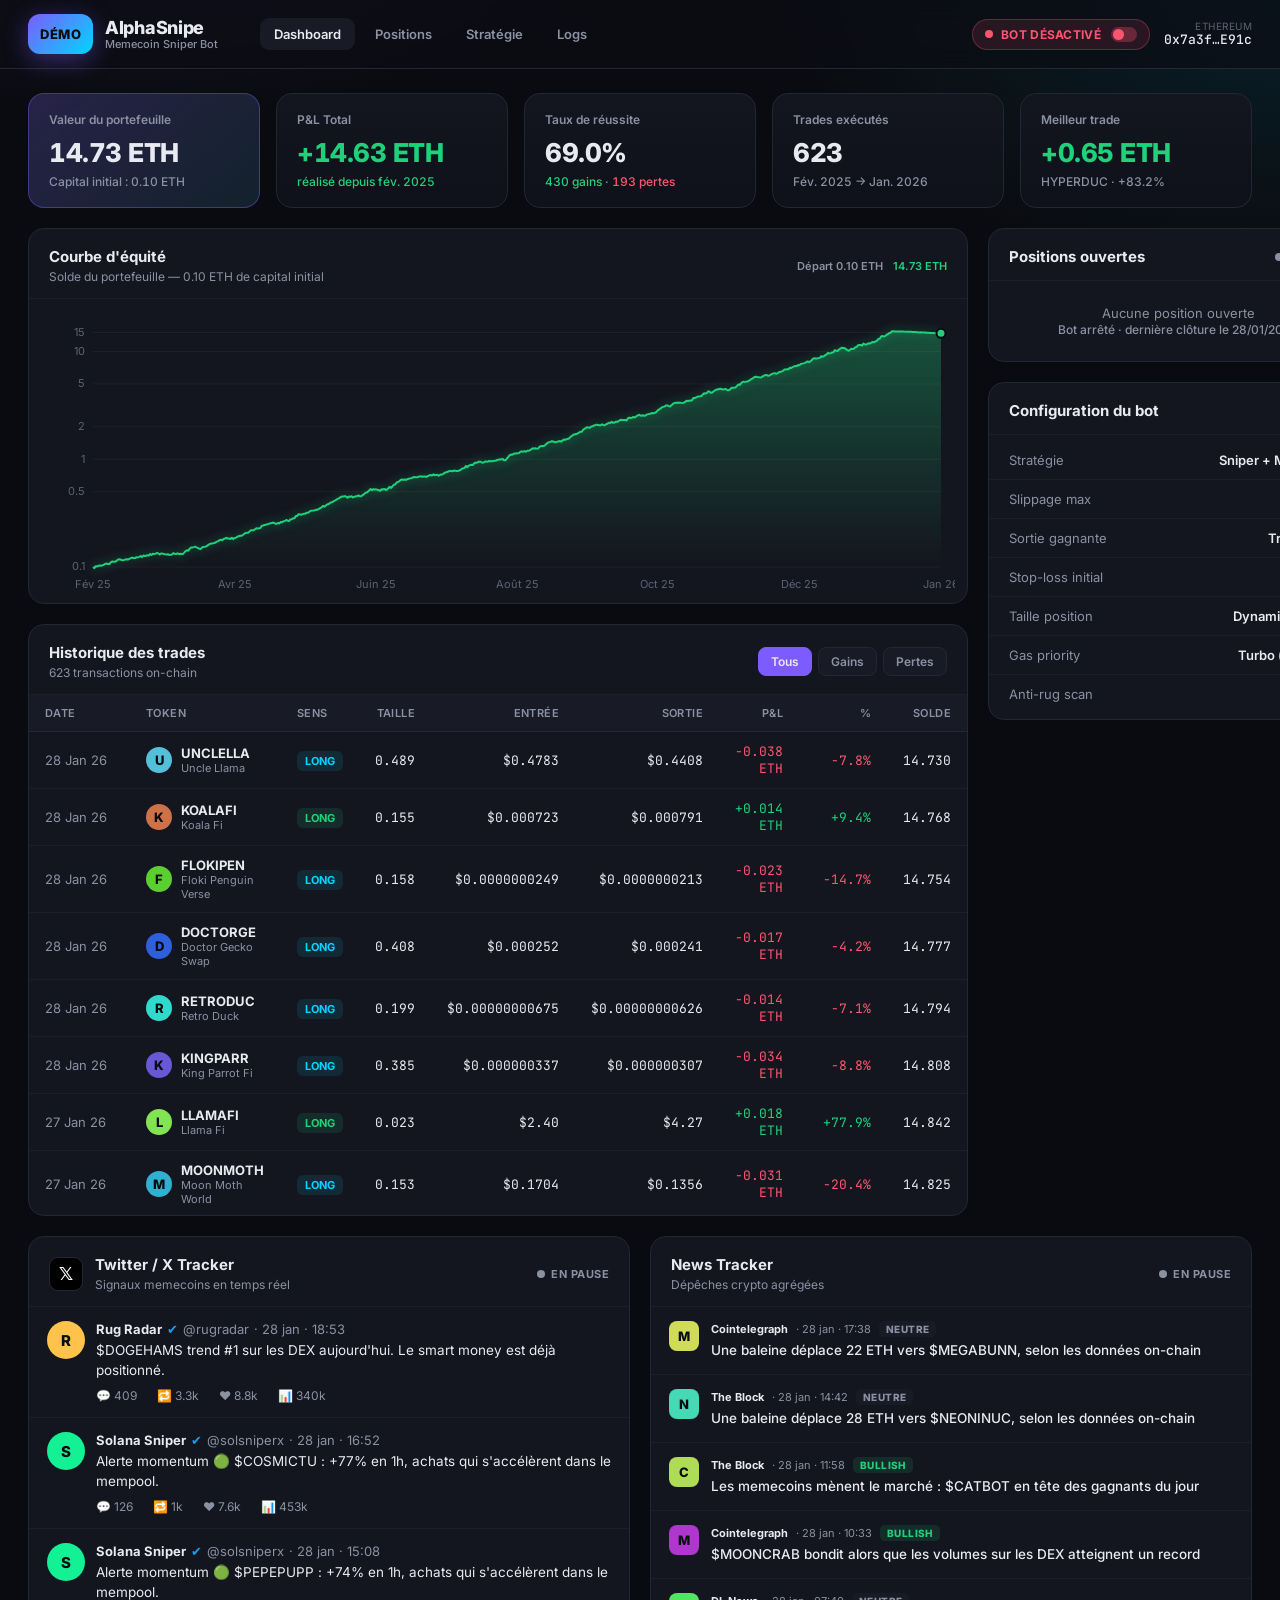
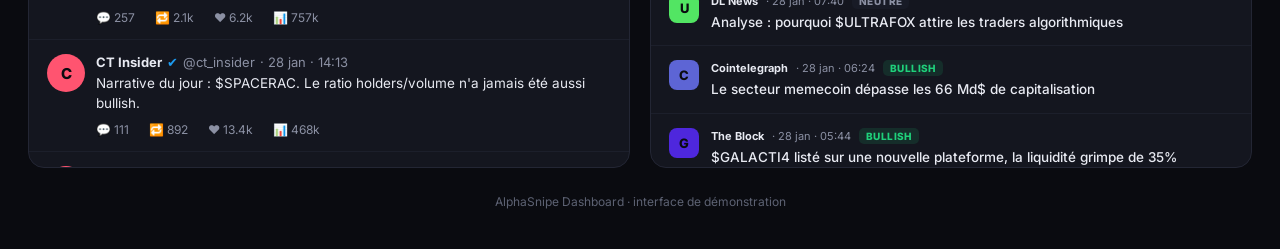
==== commit 1d0347f5: "Coherent strategy (trailing-stop) + final balance 14.73 ETH (P&L +14.63) - Strategie alignee sur les" ====
--- a/memecoin-dashboard/index.html
+++ b/memecoin-dashboard/index.html
@@ -6,7 +6,7 @@
   <title>AlphaSnipe — Memecoin Trading Bot</title>
   <link rel="preconnect" href="https://fonts.googleapis.com" />
   <link href="https://fonts.googleapis.com/css2?family=Inter:wght@400;500;600;700;800&family=JetBrains+Mono:wght@400;500;700&display=swap" rel="stylesheet" />
-  <link rel="stylesheet" href="styles.css?v=11" />
+  <link rel="stylesheet" href="styles.css?v=12" />
 </head>
 <body>
   <!-- ============ TOP BAR ============ -->
@@ -80,7 +80,7 @@
             </div>
             <div class="chart-legend">
               <span class="legend-start">Départ 0.10 ETH</span>
-              <span class="legend-end" id="legendEnd">14.70 ETH</span>
+              <span class="legend-end" id="legendEnd">14.73 ETH</span>
             </div>
           </div>
           <div class="chart-wrap">
@@ -137,8 +137,8 @@
           <ul class="config-list">
             <li><span>Stratégie</span><b>Sniper + Momentum</b></li>
             <li><span>Slippage max</span><b>12%</b></li>
-            <li><span>Take profit</span><b>+85%</b></li>
-            <li><span>Stop loss</span><b>-22%</b></li>
+            <li><span>Sortie gagnante</span><b>Trailing-stop</b></li>
+            <li><span>Stop-loss initial</span><b>-25%</b></li>
             <li><span>Taille position</span><b>Dynamique (Kelly)</b></li>
             <li><span>Gas priority</span><b>Turbo (mempool)</b></li>
             <li><span>Anti-rug scan</span><b class="pos">Activé</b></li>
@@ -188,7 +188,7 @@
     </div>
   </div>
 
-  <script src="data.js?v=11"></script>
-  <script src="app.js?v=11"></script>
+  <script src="data.js?v=12"></script>
+  <script src="app.js?v=12"></script>
 </body>
 </html>
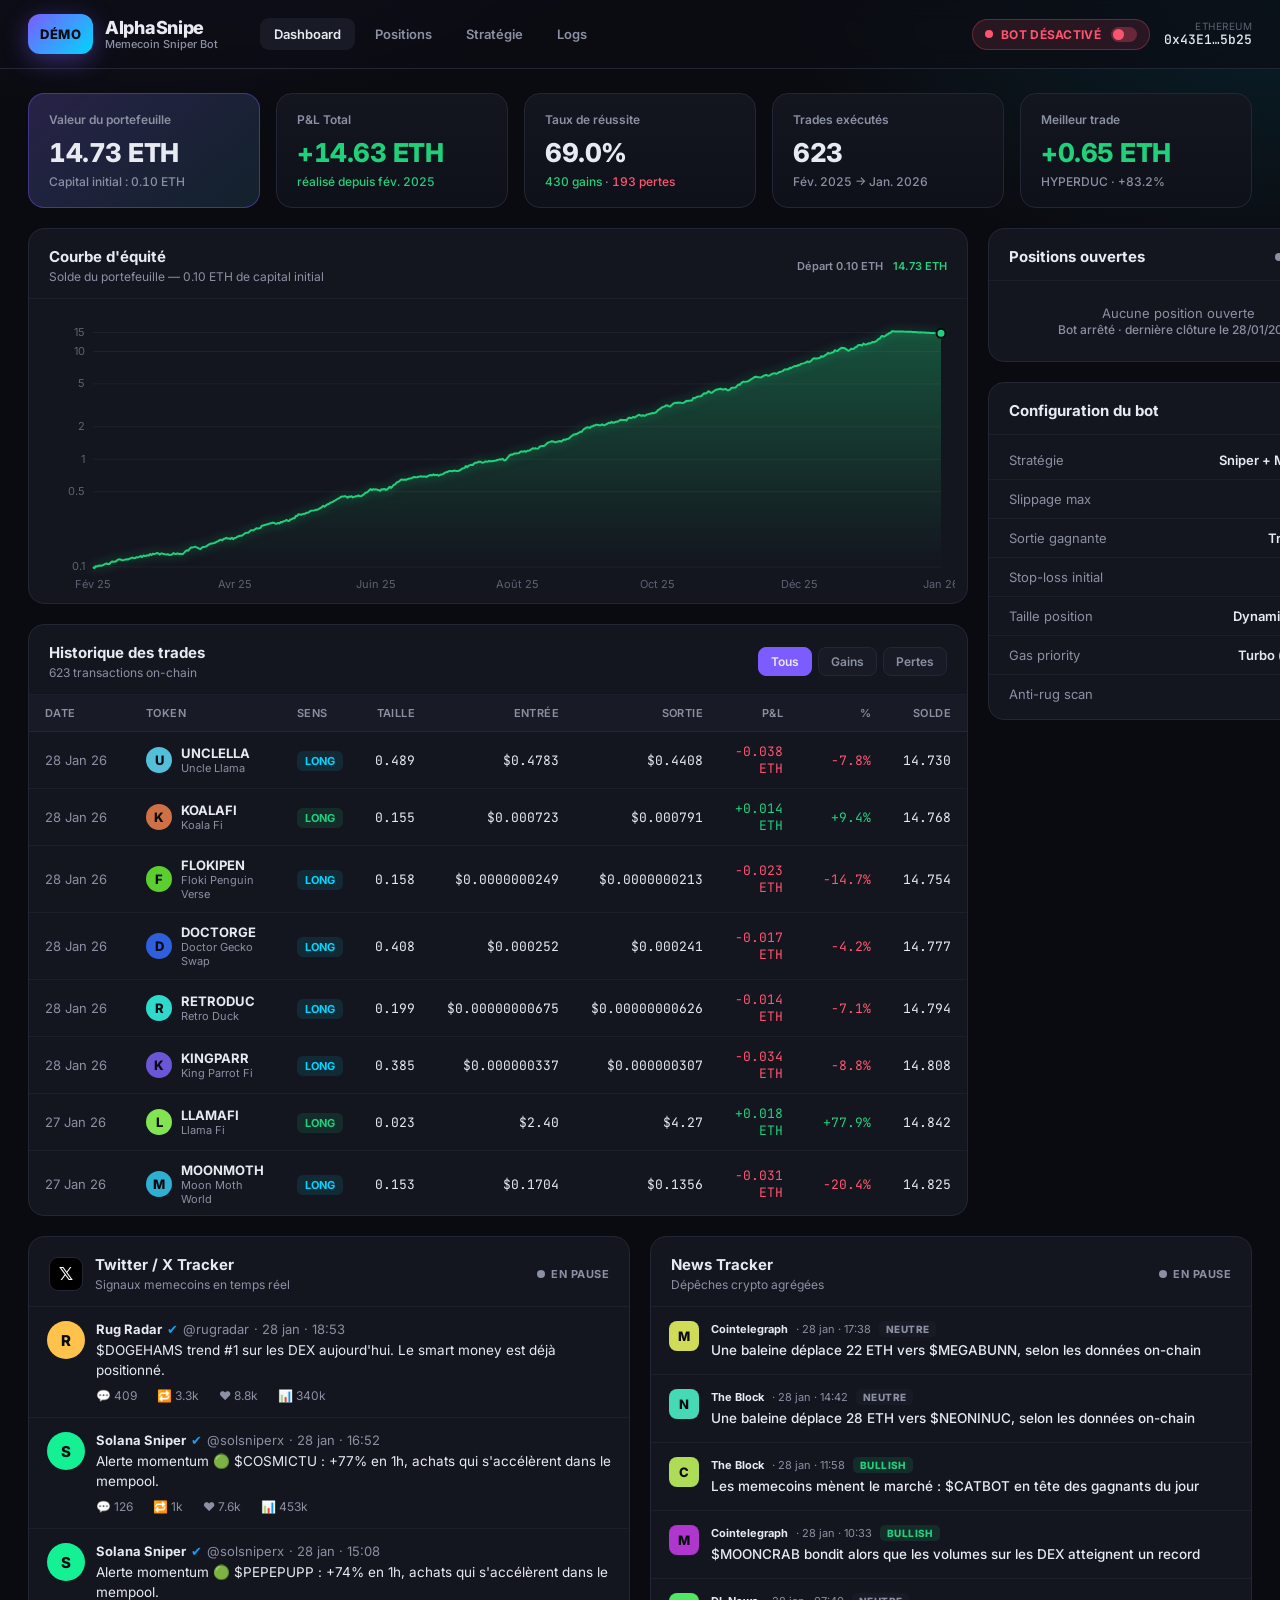
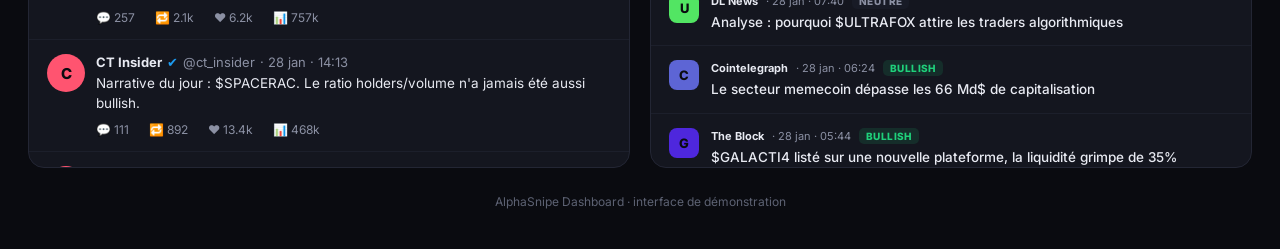
==== commit afdb478f: "Update wallet address to 0x43E1...5b25" ====
--- a/memecoin-dashboard/index.html
+++ b/memecoin-dashboard/index.html
@@ -34,7 +34,7 @@
       </button>
       <div class="wallet">
         <span class="wallet-net">Ethereum</span>
-        <span class="wallet-addr" id="walletAddr">0x7a3f…E91c</span>
+        <span class="wallet-addr" id="walletAddr" title="0x43E1C8175d2BE3135Ab22289154c5979434a5b25">0x43E1…5b25</span>
       </div>
     </div>
   </header>
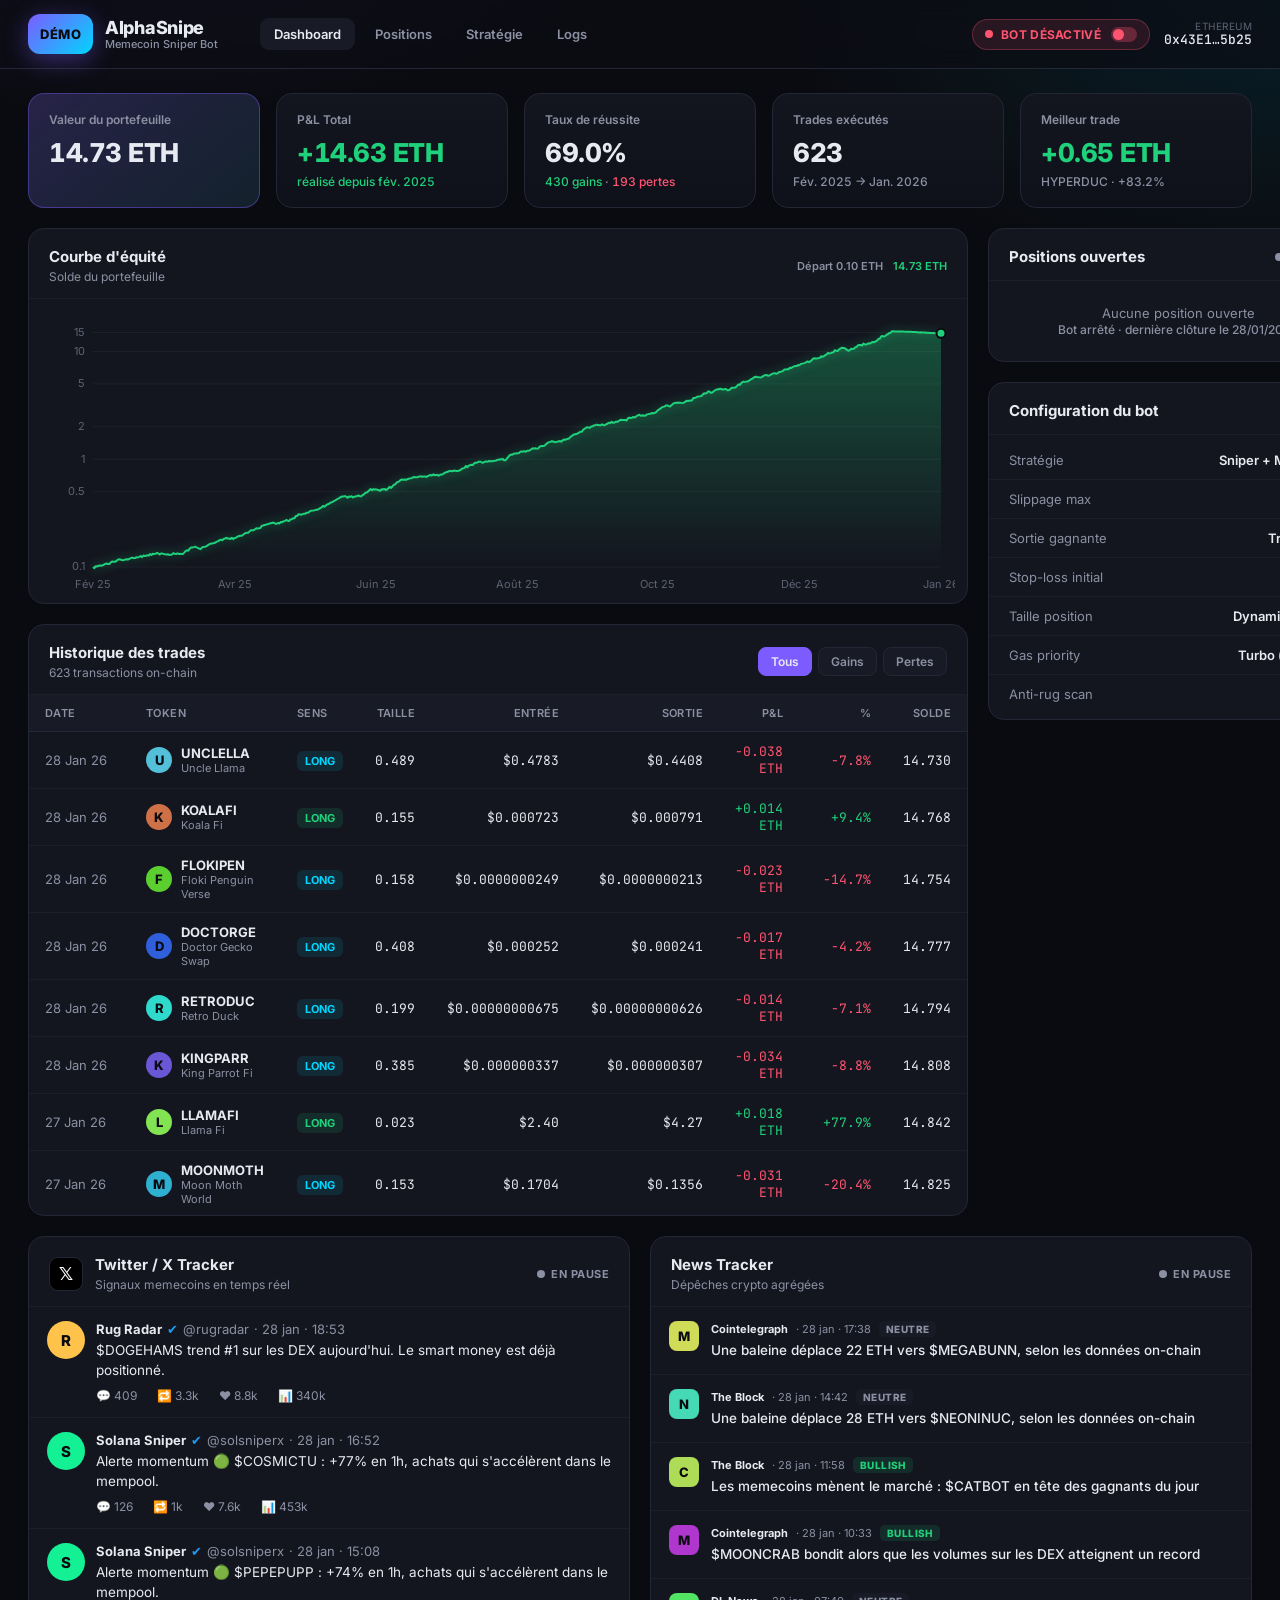
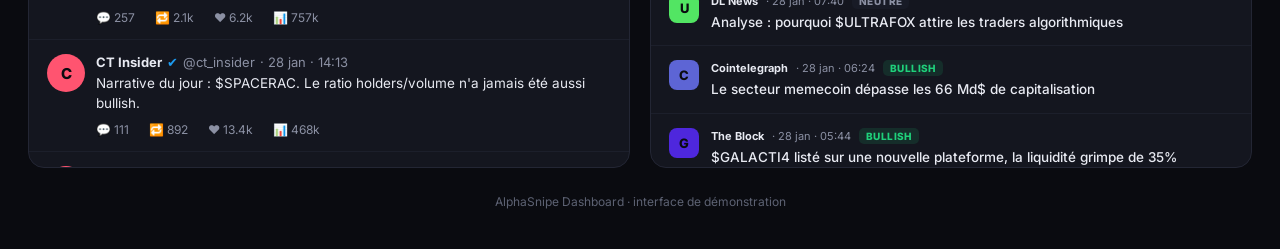
==== commit 0da7e613: "Remove 'capital initial' text from the dashboard - Sous-titre de la valeur du portefeuille vide - So" ====
--- a/memecoin-dashboard/index.html
+++ b/memecoin-dashboard/index.html
@@ -6,7 +6,7 @@
   <title>AlphaSnipe — Memecoin Trading Bot</title>
   <link rel="preconnect" href="https://fonts.googleapis.com" />
   <link href="https://fonts.googleapis.com/css2?family=Inter:wght@400;500;600;700;800&family=JetBrains+Mono:wght@400;500;700&display=swap" rel="stylesheet" />
-  <link rel="stylesheet" href="styles.css?v=12" />
+  <link rel="stylesheet" href="styles.css?v=13" />
 </head>
 <body>
   <!-- ============ TOP BAR ============ -->
@@ -76,7 +76,7 @@
           <div class="panel-head">
             <div>
               <h2>Courbe d'équité</h2>
-              <p class="panel-sub">Solde du portefeuille — 0.10 ETH de capital initial</p>
+              <p class="panel-sub">Solde du portefeuille</p>
             </div>
             <div class="chart-legend">
               <span class="legend-start">Départ 0.10 ETH</span>
@@ -188,7 +188,7 @@
     </div>
   </div>
 
-  <script src="data.js?v=12"></script>
-  <script src="app.js?v=12"></script>
+  <script src="data.js?v=13"></script>
+  <script src="app.js?v=13"></script>
 </body>
 </html>
